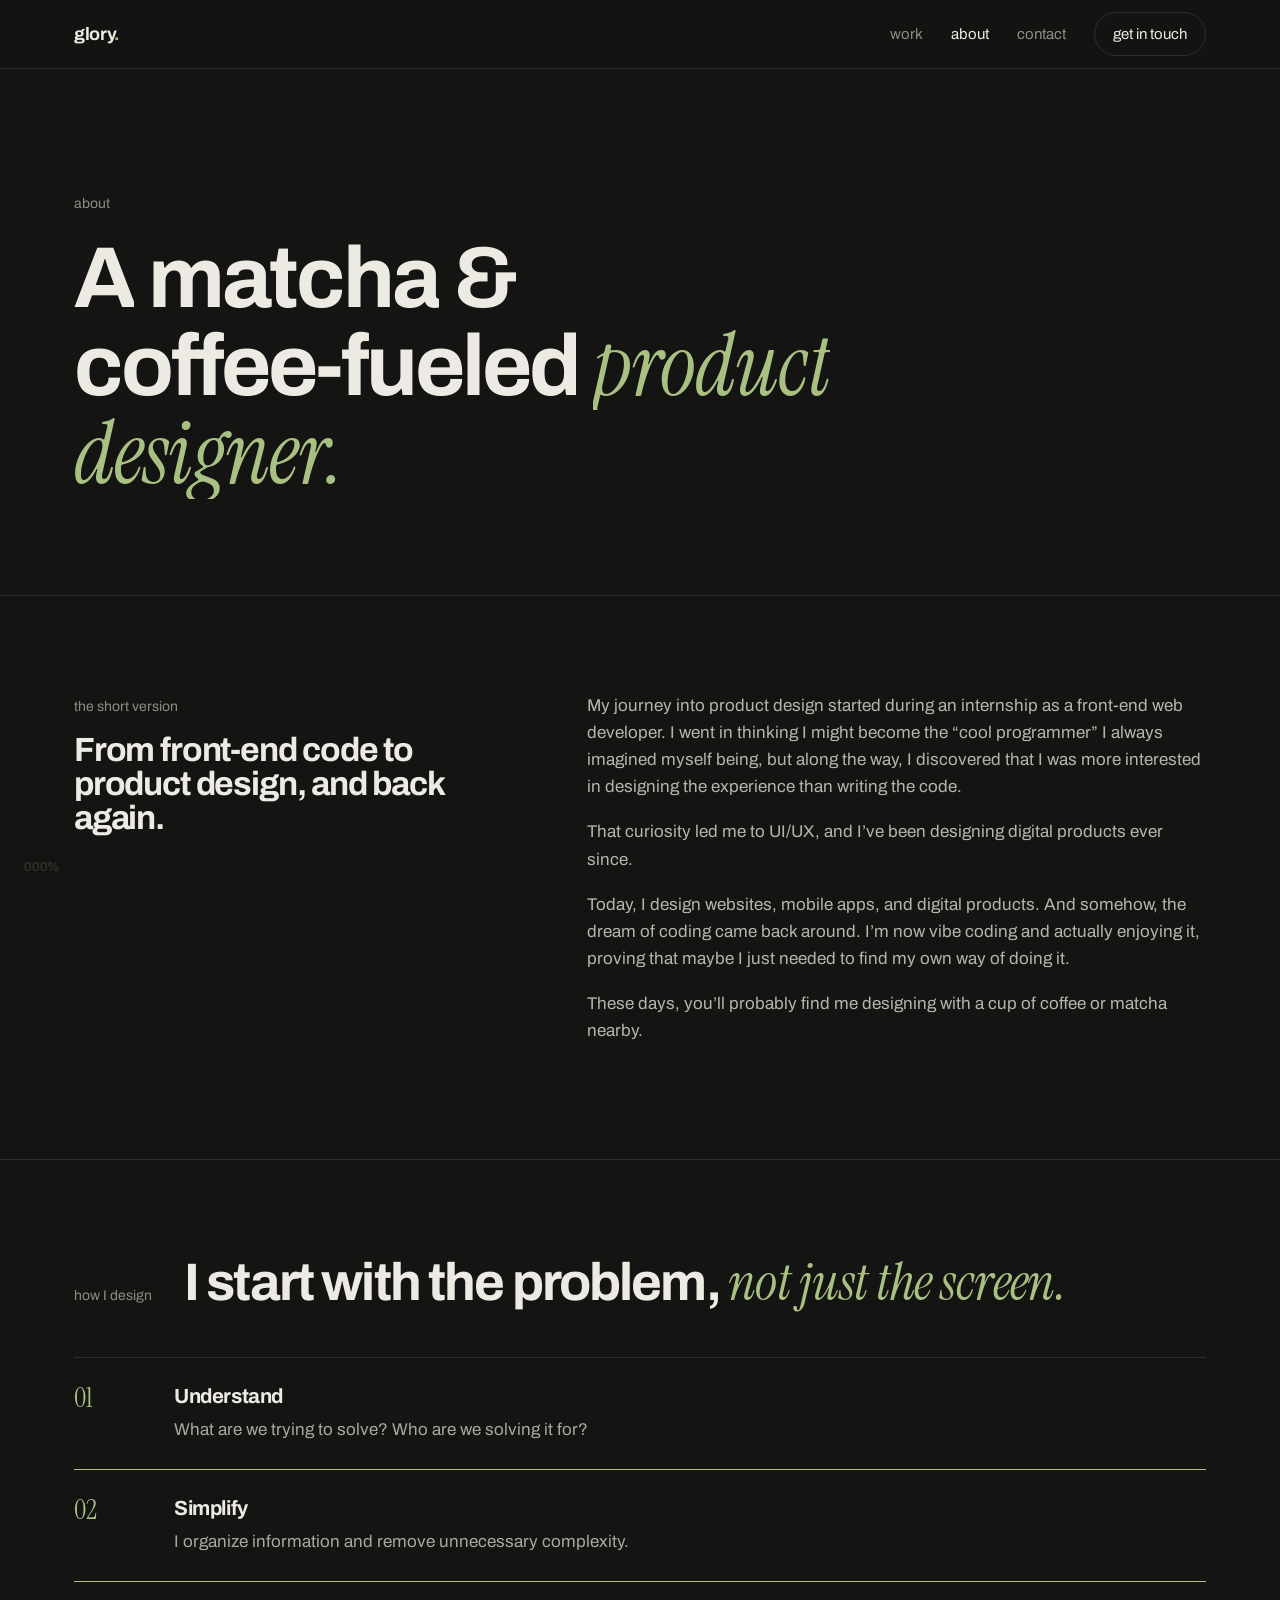
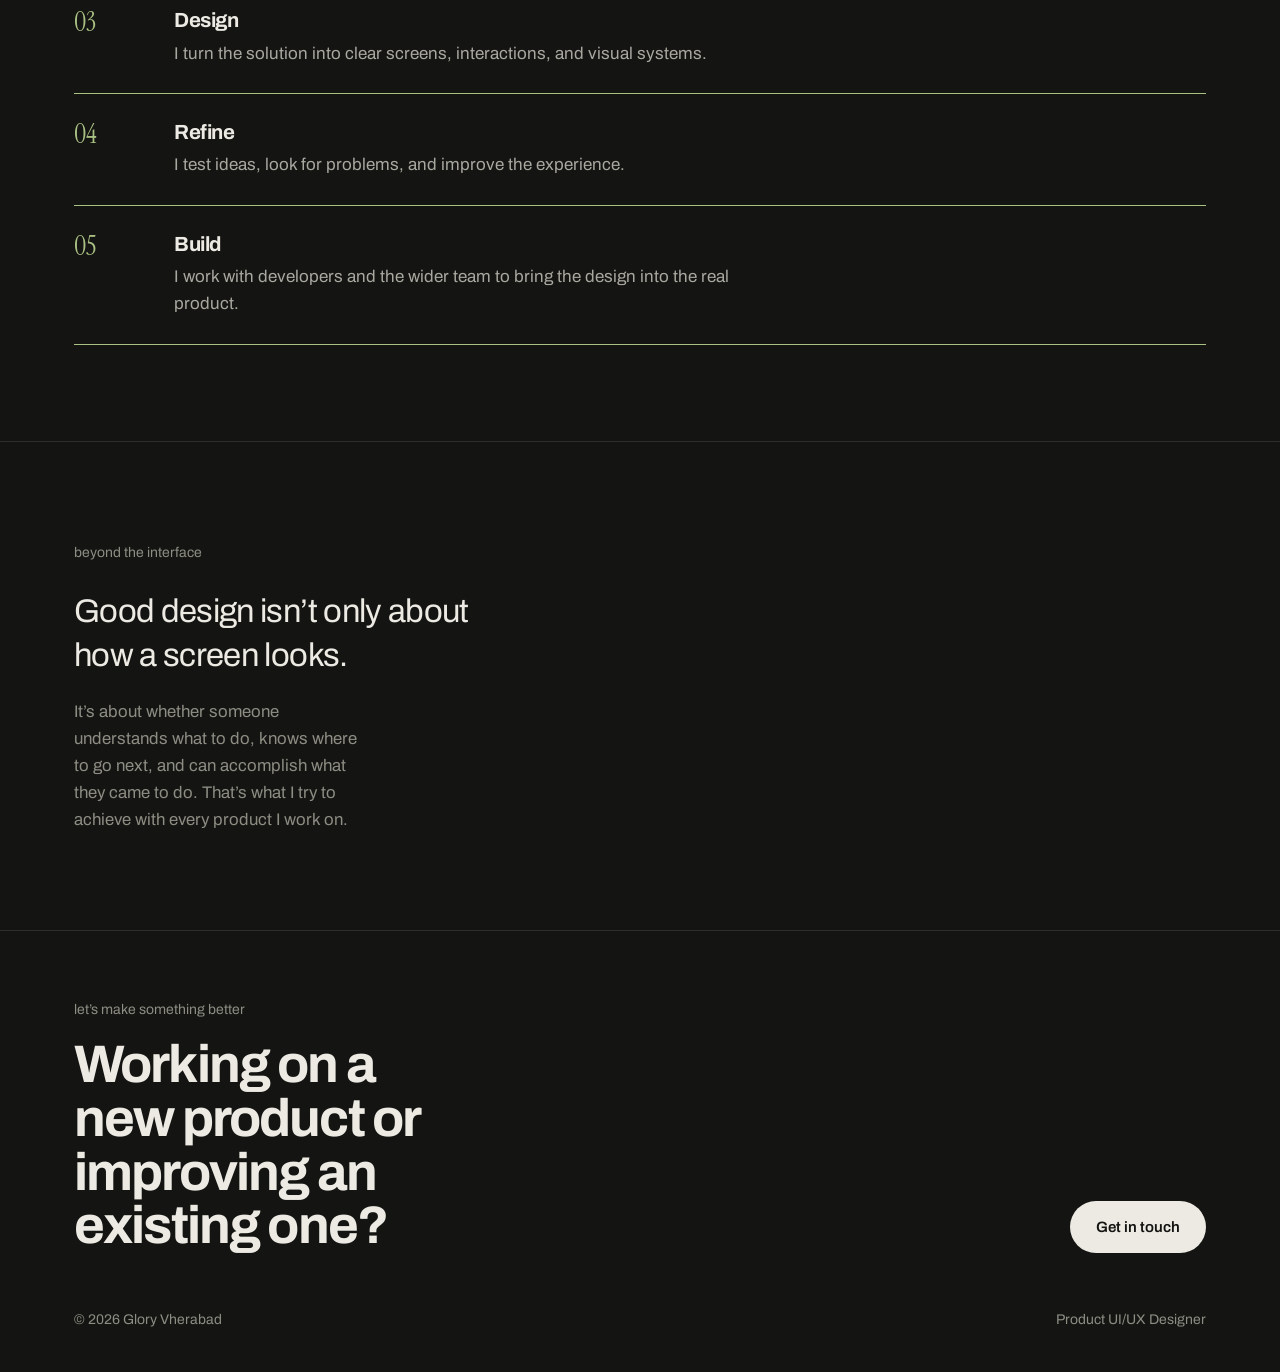
==== about.html @ 781a8ae0 "Draft" ====
<!DOCTYPE html>
<html lang="en">
<head>
<meta charset="utf-8">
<meta name="viewport" content="width=device-width, initial-scale=1">
<title>About — Glory Vherabad</title>
<meta name="description" content="A matcha and coffee-fueled product designer. How I got into UI/UX and how I work.">
<link rel="preconnect" href="https://fonts.googleapis.com">
<link rel="preconnect" href="https://fonts.gstatic.com" crossorigin>
<link href="https://fonts.googleapis.com/css2?family=Archivo:wght@400;500;600;700&family=Instrument+Serif:ital@0;1&display=swap" rel="stylesheet">
<link rel="stylesheet" href="styles.css">
</head>
<body>
<div class="progress" id="progress"></div>
<div class="counter" id="counter" aria-hidden="true">000%</div>

<header>
  <div class="wrap nav">
    <a class="logo" href="index.html">glory<span>.</span></a>
    <button class="burger" id="burger" aria-label="Menu">☰</button>
    <nav class="nav-links" id="menu">
      <a href="index.html">work</a>
      <a href="about.html" aria-current="page">about</a>
      <a href="contact.html">contact</a>
      <a class="nav-cta" href="contact.html">get in touch</a>
    </nav>
  </div>
</header>

<main>
  <section class="hero">
    <div class="wrap">
      <span class="mark">about</span>
      <h1 style="margin-top:18px">A matcha &amp; coffee-fueled <span class="serif">product designer.</span></h1>
    </div>
  </section>

  <section>
    <div class="wrap story">
      <div>
        <span class="mark">the short version</span>
        <h2 style="margin-top:14px;font-size:clamp(1.5rem,3vw,2.1rem)">From front-end code to product design, and back again.</h2>
      </div>
      <div>
        <p>My journey into product design started during an internship as a front-end web developer. I went in thinking I might become the “cool programmer” I always imagined myself being, but along the way, I discovered that I was more interested in designing the experience than writing the code.</p>
        <p>That curiosity led me to UI/UX, and I’ve been designing digital products ever since.</p>
        <p>Today, I design websites, mobile apps, and digital products. And somehow, the dream of coding came back around. I’m now vibe coding and actually enjoying it, proving that maybe I just needed to find my own way of doing it.</p>
        <p>These days, you’ll probably find me designing with a cup of coffee or matcha nearby.</p>
      </div>
    </div>
  </section>

  <section>
    <div class="wrap">
      <div class="sec-head">
        <span class="mark">how I design</span>
        <h2>I start with the problem, <span class="serif">not just the screen.</span></h2>
      </div>
      <div class="steps">
        <div class="step"><div class="n">01</div><div><h3>Understand</h3><p>What are we trying to solve? Who are we solving it for?</p></div></div>
        <div class="step"><div class="n">02</div><div><h3>Simplify</h3><p>I organize information and remove unnecessary complexity.</p></div></div>
        <div class="step"><div class="n">03</div><div><h3>Design</h3><p>I turn the solution into clear screens, interactions, and visual systems.</p></div></div>
        <div class="step"><div class="n">04</div><div><h3>Refine</h3><p>I test ideas, look for problems, and improve the experience.</p></div></div>
        <div class="step"><div class="n">05</div><div><h3>Build</h3><p>I work with developers and the wider team to bring the design into the real product.</p></div></div>
      </div>
    </div>
  </section>

  <section class="statement">
    <div class="wrap">
      <span class="mark">beyond the interface</span>
      <p style="margin-top:24px">Good design isn’t only about how a screen looks.</p>
      <p class="dim" style="font-size:1.05rem;line-height:1.6;letter-spacing:0">It’s about whether someone understands what to do, knows where to go next, and can accomplish what they came to do. That’s what I try to achieve with every product I work on.</p>
    </div>
  </section>
</main>

<footer>
  <div class="wrap">
    <div class="foot-top">
      <div>
        <span class="mark">let’s make something better</span>
        <h2 style="margin-top:16px">Working on a new product or improving an existing one?</h2>
      </div>
      <a class="btn" href="contact.html">Get in touch</a>
    </div>
    <div class="foot-bottom">
      <span>© <span id="yr"></span> Glory Vherabad</span>
      <span>Product UI/UX Designer</span>
    </div>
  </div>
</footer>

<script src="script.js"></script>
</body>
</html>
---- styles.css ----
/* ===== Glory Vherabad — portfolio ===== */
:root{
  --ink:#141412;
  --ink-2:#1d1d1a;
  --line:#2e2e2a;
  --paper:#ECEAE3;
  --muted:#8d8d84;
  --matcha:#A9C083;
  --crema:#C9A27A;
  --max:1180px;
  --r:14px;
}

*{box-sizing:border-box;margin:0;padding:0}
html{scroll-behavior:smooth}
body{
  background:var(--ink);
  color:var(--paper);
  font-family:"Archivo",system-ui,-apple-system,sans-serif;
  font-size:17px;
  line-height:1.6;
  -webkit-font-smoothing:antialiased;
  overflow-x:hidden;
}
a{color:inherit;text-decoration:none}
img{max-width:100%;display:block}
::selection{background:var(--matcha);color:var(--ink)}

.wrap{width:100%;max-width:var(--max);margin:0 auto;padding:0 24px}

/* ---- progress bar ---- */
.progress{position:fixed;top:0;left:0;height:2px;width:0;background:var(--matcha);z-index:120}

/* ---- header ---- */
header{
  position:sticky;top:0;z-index:100;
  backdrop-filter:blur(14px);
  background:rgba(20,20,18,.78);
  border-bottom:1px solid var(--line);
}
.nav{display:flex;align-items:center;justify-content:space-between;height:68px}
.logo{font-weight:700;letter-spacing:-.02em;font-size:18px}
.logo span{color:var(--matcha)}
.nav-links{display:flex;align-items:center;gap:28px;font-size:15px;color:var(--muted)}
.nav-links a{transition:color .2s}
.nav-links a:hover,.nav-links a[aria-current="page"]{color:var(--paper)}
.nav-cta{
  border:1px solid var(--line);border-radius:999px;padding:9px 18px;
  color:var(--paper);transition:background .2s,border-color .2s
}
.nav-cta:hover{background:var(--matcha);border-color:var(--matcha);color:var(--ink)}
.burger{display:none;background:none;border:0;color:var(--paper);font-size:22px;cursor:pointer}

/* ---- type ---- */
h1,h2,h3{font-weight:700;letter-spacing:-.035em;line-height:1.02}
h1{font-size:clamp(2.6rem,7.4vw,5.4rem)}
h2{font-size:clamp(2rem,4.6vw,3.3rem)}
h3{font-size:1.28rem;letter-spacing:-.02em;line-height:1.25}
.serif{font-family:"Instrument Serif",Georgia,serif;font-style:italic;font-weight:400;letter-spacing:-.01em;color:var(--matcha)}
.lead{font-size:clamp(1.05rem,1.9vw,1.28rem);color:#c8c7bf;max-width:62ch}
.tag{font-size:14px;color:var(--muted)}

/* ---- sections ---- */
section{padding:96px 0;border-top:1px solid var(--line)}
section:first-of-type{border-top:0}
.sec-head{display:flex;gap:32px;align-items:baseline;flex-wrap:wrap;margin-bottom:48px}
.sec-head p{color:var(--muted);max-width:44ch}
.mark{color:var(--muted);font-size:14px;flex:0 0 auto}

/* ---- hero ---- */
.hero{padding:120px 0 96px}
.hero h1{max-width:16ch}
.hero .lead{margin-top:28px}
.hero .lead + .lead{margin-top:14px}
.btns{display:flex;gap:14px;flex-wrap:wrap;margin-top:40px}
.btn{
  display:inline-block;padding:14px 26px;border-radius:999px;
  background:var(--paper);color:var(--ink);font-weight:600;font-size:15px;
  transition:transform .18s,background .2s
}
.btn:hover{transform:translateY(-2px);background:var(--matcha)}
.btn.ghost{background:transparent;color:var(--paper);border:1px solid var(--line)}
.btn.ghost:hover{border-color:var(--paper);background:transparent}

/* ---- work ---- */
.work{display:grid;gap:28px}
.card{
  display:grid;grid-template-columns:minmax(0,1.05fr) minmax(0,1fr);
  gap:36px;align-items:center;
  border:1px solid var(--line);border-radius:var(--r);
  padding:22px;background:var(--ink-2);
  transition:border-color .25s
}
.card:hover{border-color:#494941}
.thumb{
  aspect-ratio:16/10;border-radius:10px;overflow:hidden;
  background:linear-gradient(135deg,#232320,#31312b);
  display:flex;align-items:center;justify-content:center;
  color:#50504a;font-size:14px;position:relative
}
.thumb.one{background:linear-gradient(140deg,#243024,#3b4a32)}
.thumb.two{background:linear-gradient(140deg,#2b2620,#463a2c)}
.thumb.three{background:linear-gradient(140deg,#20262e,#30404e)}
.card-body{padding:8px 10px 8px 0}
.meta{color:var(--matcha);font-size:14px;margin:10px 0 12px}
.card-body p{color:#b6b5ad;font-size:16px;max-width:46ch}
.more{display:inline-block;margin-top:18px;font-size:15px;border-bottom:1px solid var(--line);padding-bottom:3px}
.more:hover{border-color:var(--matcha);color:var(--matcha)}

/* ---- grid of services ---- */
.grid-4{display:grid;grid-template-columns:repeat(4,1fr);gap:1px;background:var(--line);border:1px solid var(--line);border-radius:var(--r);overflow:hidden}
.cell{background:var(--ink);padding:32px 26px}
.cell h3{margin-bottom:12px}
.cell p{color:#a9a8a0;font-size:15.5px}

/* ---- process ---- */
.steps{border-top:1px solid var(--line)}
.step{display:grid;grid-template-columns:76px 1fr;gap:24px;padding:26px 0;border-bottom:1px solid var(--line);align-items:start}
.step .n{font-family:"Instrument Serif",serif;font-size:1.7rem;color:var(--matcha);line-height:1}
.step p{color:#a9a8a0;margin-top:6px;max-width:58ch}

/* ---- statement ---- */
.statement p{font-size:clamp(1.3rem,3vw,2.05rem);line-height:1.35;letter-spacing:-.02em;max-width:22ch}
.statement .dim{color:var(--muted);max-width:30ch;margin-top:22px}

/* ---- marquee ---- */
.marquee{overflow:hidden;border-top:1px solid var(--line);border-bottom:1px solid var(--line);padding:22px 0;white-space:nowrap}
.marquee div{display:inline-block;animation:slide 26s linear infinite;font-size:clamp(1.1rem,2.6vw,1.8rem);letter-spacing:-.02em;color:#2f2f2b}
.marquee span{color:var(--matcha)}
@keyframes slide{to{transform:translateX(-50%)}}

/* ---- story ---- */
.story{display:grid;grid-template-columns:minmax(0,.85fr) minmax(0,1.15fr);gap:56px}
.story p{color:#b6b5ad;margin-bottom:18px;max-width:62ch}

/* ---- contact / form ---- */
.form{display:grid;gap:18px;max-width:560px}
label{display:block;font-size:14px;color:var(--muted);margin-bottom:8px}
input,textarea{
  width:100%;background:var(--ink-2);border:1px solid var(--line);border-radius:10px;
  padding:14px 16px;color:var(--paper);font:inherit;font-size:16px;transition:border-color .2s
}
input:focus,textarea:focus{outline:none;border-color:var(--matcha)}
textarea{min-height:150px;resize:vertical}
.form .btn{border:0;cursor:pointer;justify-self:start;font-family:inherit}
.note{font-size:14px;color:var(--muted)}
.status{font-size:15px;color:var(--matcha);min-height:22px}
.contact-split{display:grid;grid-template-columns:minmax(0,1fr) minmax(0,1fr);gap:56px;align-items:start}
.links{display:grid;gap:14px;margin-top:26px}
.links a{border-bottom:1px solid var(--line);padding-bottom:10px;color:#c8c7bf}
.links a:hover{color:var(--matcha)}

/* ---- footer ---- */
footer{border-top:1px solid var(--line);padding:64px 0 40px}
.foot-top{display:flex;justify-content:space-between;gap:32px;flex-wrap:wrap;align-items:flex-end}
.foot-top h2{max-width:12ch}
.foot-bottom{display:flex;justify-content:space-between;gap:20px;flex-wrap:wrap;margin-top:56px;color:var(--muted);font-size:14px}

/* ---- responsive ---- */
@media(max-width:900px){
  .grid-4{grid-template-columns:repeat(2,1fr)}
  .card{grid-template-columns:1fr;gap:20px}
  .story,.contact-split{grid-template-columns:1fr;gap:32px}
}
@media(max-width:680px){
  section{padding:72px 0}
  .hero{padding:80px 0 64px}
  .grid-4{grid-template-columns:1fr}
  .burger{display:block}
  .nav-links{
    position:absolute;top:68px;left:0;right:0;display:none;flex-direction:column;
    align-items:flex-start;gap:0;background:var(--ink);border-bottom:1px solid var(--line)
  }
  .nav-links.open{display:flex}
  .nav-links a{width:100%;padding:16px 24px;border-top:1px solid var(--line)}
  .nav-cta{border:0;border-radius:0}
  .step{grid-template-columns:52px 1fr;gap:14px}
}
@media(prefers-reduced-motion:reduce){
  *{animation:none!important;transition:none!important}
  html{scroll-behavior:auto}
}

/* ===== MOTION ===== */

/* scroll percentage counter (bottom-left, like the reference) */
.counter{
  position:fixed;left:24px;bottom:22px;z-index:110;
  font-size:13px;letter-spacing:.06em;color:#3b3b36;
  font-variant-numeric:tabular-nums;pointer-events:none;
  transition:color .3s
}
.counter.lit{color:var(--matcha)}

/* page-load sequence */
.rise{opacity:0;transform:translateY(18px)}
.loaded .rise{
  opacity:1;transform:none;
  transition:opacity .7s cubic-bezier(.2,.7,.2,1),transform .7s cubic-bezier(.2,.7,.2,1)
}
.loaded .rise:nth-child(1){transition-delay:.05s}
.loaded .rise:nth-child(2){transition-delay:.14s}
.loaded .rise:nth-child(3){transition-delay:.23s}
.loaded .rise:nth-child(4){transition-delay:.32s}
.loaded .rise:nth-child(5){transition-delay:.41s}

/* headline word reveal */
.hero h1 .w{display:inline-block;overflow:hidden;vertical-align:bottom}
.hero h1 .w i{display:inline-block;font-style:inherit;transform:translateY(105%);transition:transform .8s cubic-bezier(.2,.75,.2,1)}
.loaded .hero h1 .w i{transform:none}

/* scroll reveals */
.reveal{opacity:0;transform:translateY(22px);transition:opacity .65s ease,transform .65s cubic-bezier(.2,.7,.2,1)}
.reveal.in{opacity:1;transform:none}
.work .card.reveal:nth-child(2){transition-delay:.08s}
.work .card.reveal:nth-child(3){transition-delay:.16s}
.grid-4 .cell.reveal:nth-child(2){transition-delay:.07s}
.grid-4 .cell.reveal:nth-child(3){transition-delay:.14s}
.grid-4 .cell.reveal:nth-child(4){transition-delay:.21s}

/* step rows: line draw + number lift */
.step{position:relative;transition:padding-left .35s ease}
.step::after{
  content:"";position:absolute;left:0;bottom:-1px;height:1px;width:0;
  background:var(--matcha);transition:width .9s cubic-bezier(.2,.7,.2,1)
}
.step.in::after{width:100%}
.step .n{transition:transform .4s ease,color .3s ease}
.step:hover{padding-left:10px}
.step:hover .n{transform:translateY(-3px)}

/* thumbnails: slow drift + hover zoom */
.thumb{transition:transform .6s cubic-bezier(.2,.7,.2,1)}
.card:hover .thumb{transform:scale(1.02)}
.thumb::after{
  content:"";position:absolute;inset:0;
  background:radial-gradient(120% 90% at 20% 10%,rgba(169,192,131,.16),transparent 60%);
  opacity:0;transition:opacity .5s
}
.card:hover .thumb::after{opacity:1}

/* link underline sweep */
.more{position:relative;border-bottom:0}
.more::after{
  content:"";position:absolute;left:0;bottom:-3px;height:1px;width:100%;
  background:var(--matcha);transform:scaleX(0);transform-origin:right;
  transition:transform .45s cubic-bezier(.2,.7,.2,1)
}
.more:hover::after{transform:scaleX(1);transform-origin:left}

/* marquee reacts to scroll direction */
.marquee div{will-change:transform}

/* statement lines fade in one by one */
.statement .line{opacity:0;transform:translateY(14px);transition:opacity .7s ease,transform .7s ease}
.statement .line.in{opacity:1;transform:none}
.statement .line:nth-child(2){transition-delay:.15s}

/* focus visibility kept intact */
a:focus-visible,button:focus-visible,input:focus-visible,textarea:focus-visible{
  outline:2px solid var(--matcha);outline-offset:3px
}

@media(prefers-reduced-motion:reduce){
  .rise,.reveal,.statement .line{opacity:1!important;transform:none!important}
  .hero h1 .w i{transform:none!important}
  .step::after{width:100%!important}
  .counter{display:none}
}
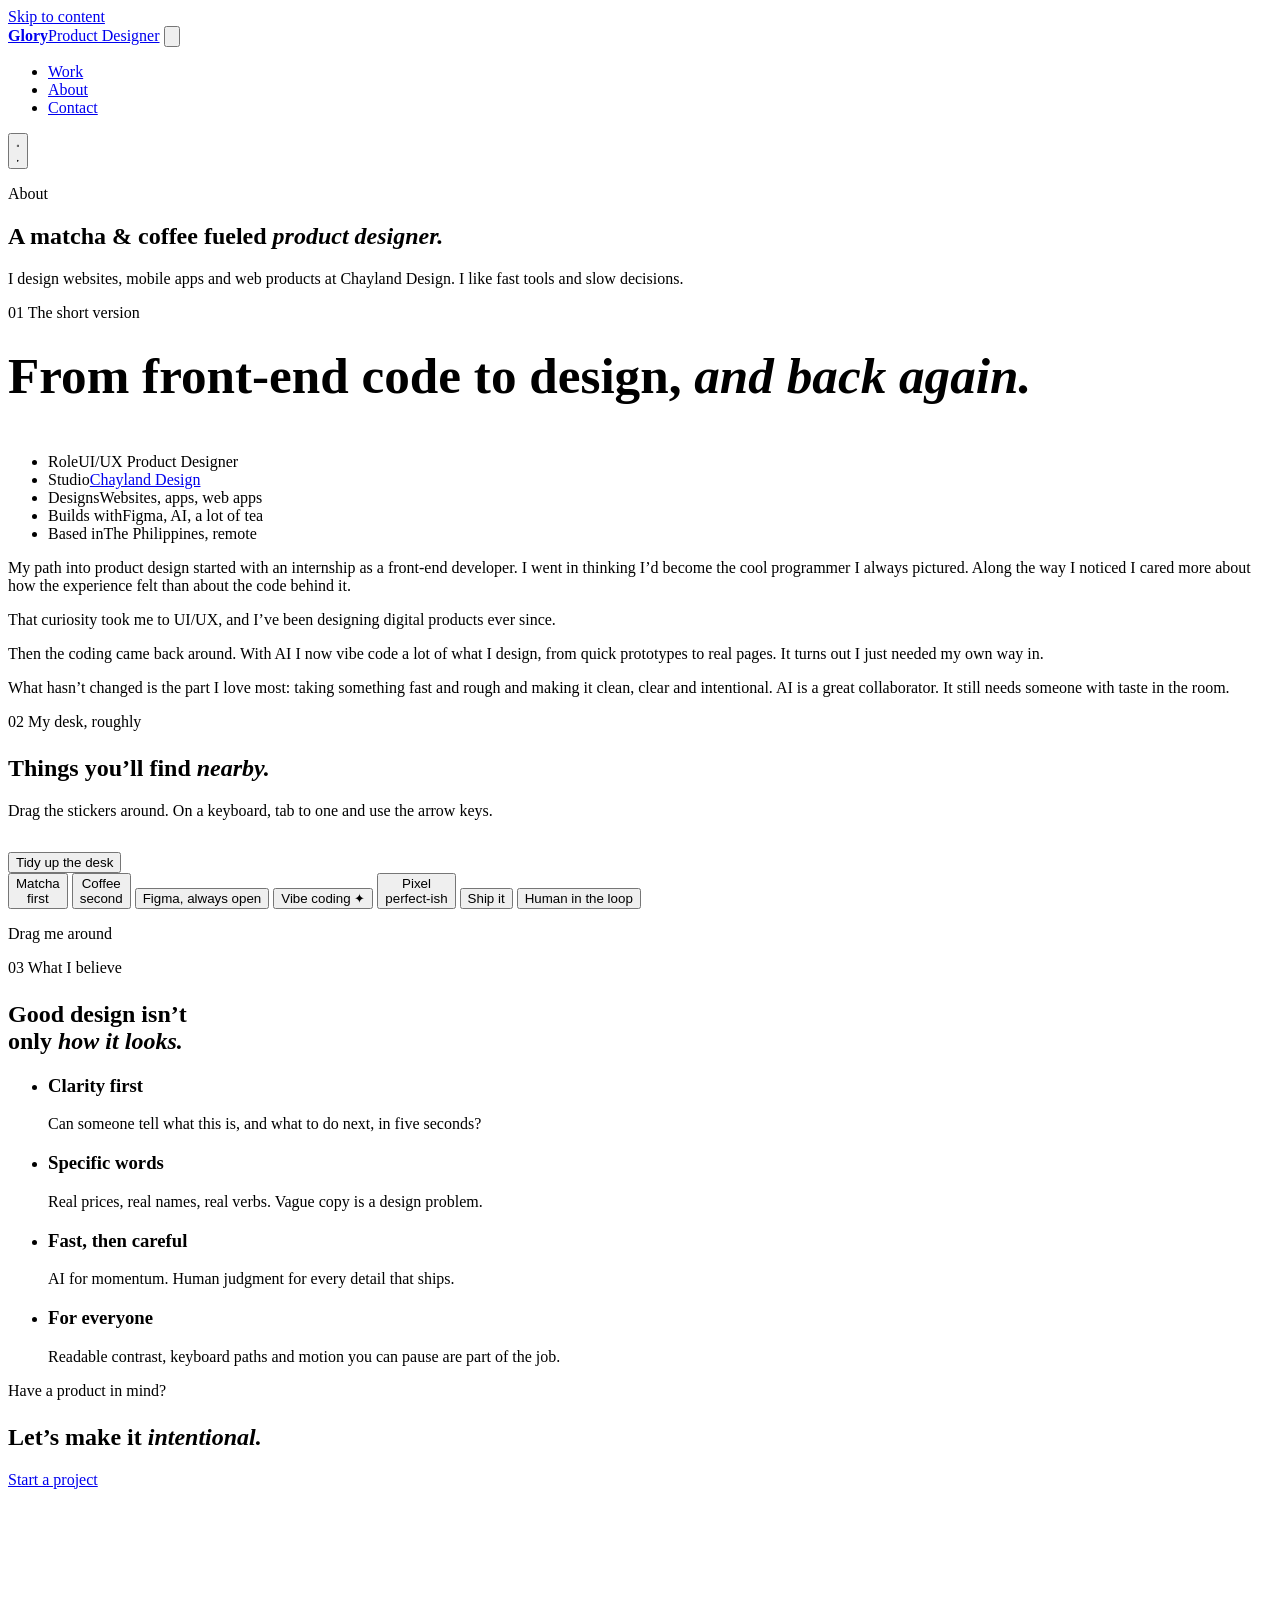
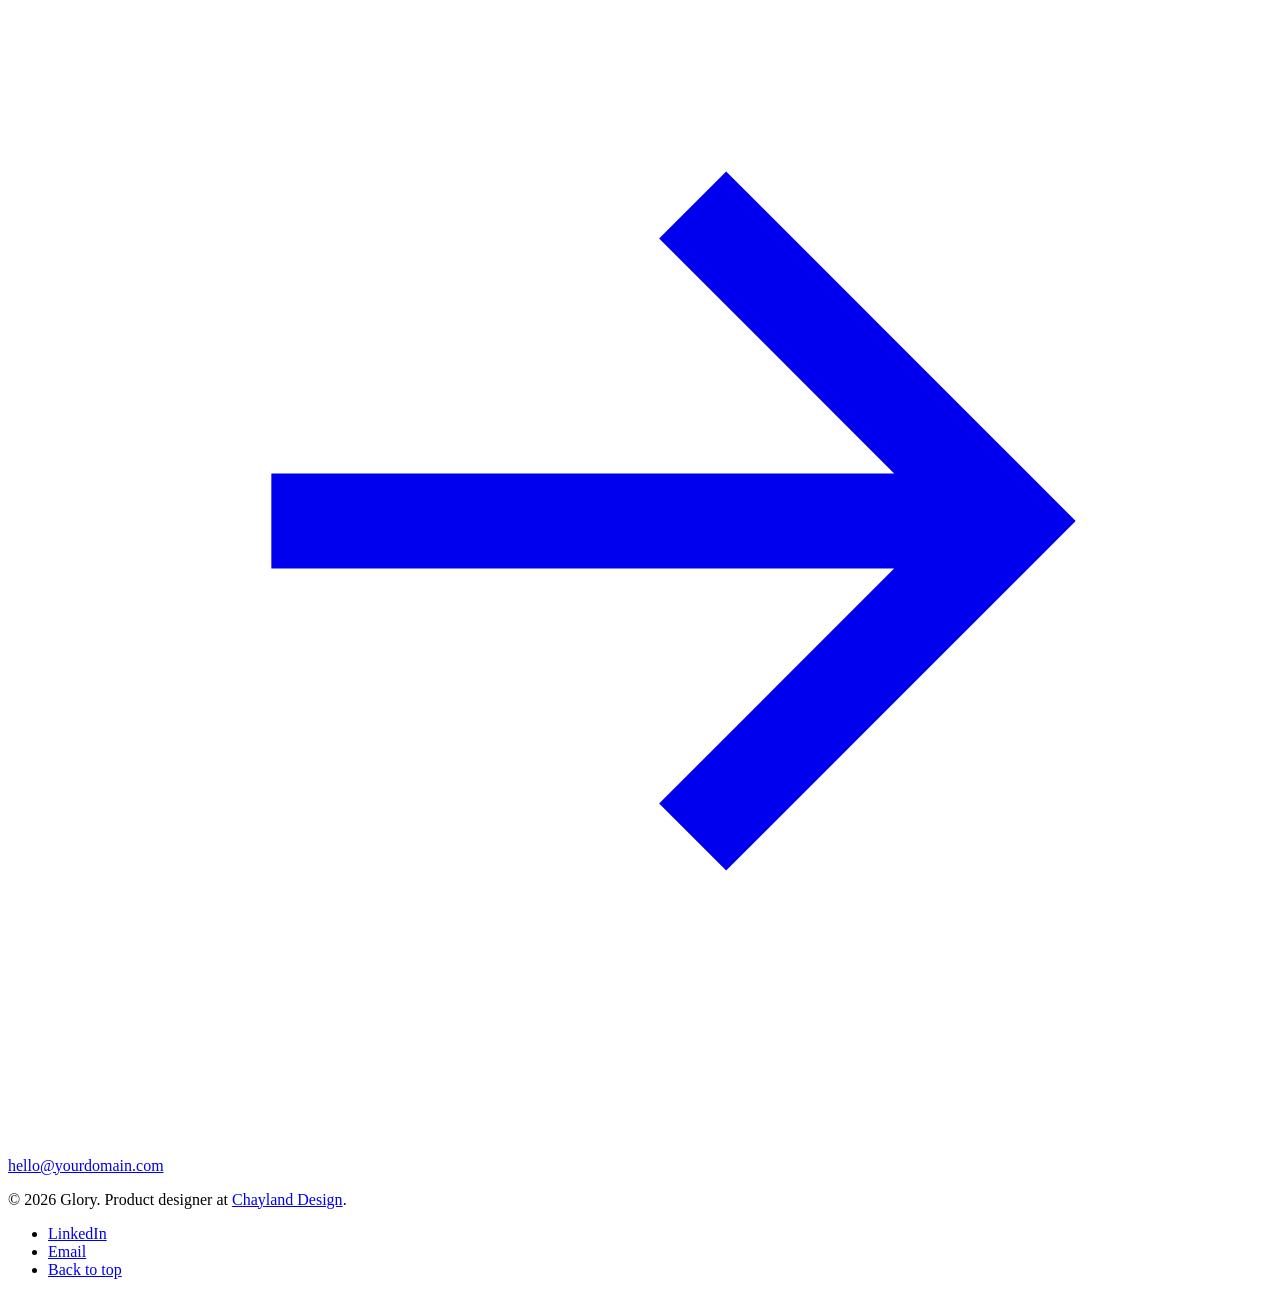
==== commit 37fbdaca: "Add files via upload" ====
--- a/about.html
+++ b/about.html
@@ -1,96 +1,137 @@
-<!DOCTYPE html>
+<!doctype html>
 <html lang="en">
 <head>
 <meta charset="utf-8">
 <meta name="viewport" content="width=device-width, initial-scale=1">
-<title>About — Glory Vherabad</title>
-<meta name="description" content="A matcha and coffee-fueled product designer. How I got into UI/UX and how I work.">
+<title>About · Glory, Product Designer</title>
+<meta name="description" content="From front-end internship to UI/UX product design, and back to code through AI. A matcha and coffee fueled designer.">
+<meta name="theme-color" content="#0b0b0c">
+<meta property="og:title" content="About · Glory, Product Designer">
+<meta property="og:description" content="From front-end internship to UI/UX product design, and back to code through AI. A matcha and coffee fueled designer.">
+<meta property="og:type" content="website">
+<meta property="og:url" content="https://desisgnportfolio.vercel.app/about.html">
+<meta property="og:image" content="https://desisgnportfolio.vercel.app/assets/img/og.jpg">
+<meta name="twitter:card" content="summary_large_image">
+<link rel="icon" href="assets/img/favicon.svg" type="image/svg+xml">
 <link rel="preconnect" href="https://fonts.googleapis.com">
 <link rel="preconnect" href="https://fonts.gstatic.com" crossorigin>
-<link href="https://fonts.googleapis.com/css2?family=Archivo:wght@400;500;600;700&family=Instrument+Serif:ital@0;1&display=swap" rel="stylesheet">
-<link rel="stylesheet" href="styles.css">
+<link href="https://fonts.googleapis.com/css2?family=Cormorant+Garamond:ital,wght@0,500;0,600;1,400;1,500&family=DM+Mono:wght@400&family=Manrope:wght@300;400;600;700&display=swap" rel="stylesheet">
+<link rel="stylesheet" href="assets/css/site.css">
+<script>(function(){var d=document.documentElement,s=null;try{s=localStorage.getItem('motion')}catch(e){}var r=window.matchMedia('(prefers-reduced-motion: reduce)').matches;if(s==='off'||(s===null&&r))d.classList.add('no-motion');else d.classList.add('js-motion')})()</script>
 </head>
 <body>
-<div class="progress" id="progress"></div>
-<div class="counter" id="counter" aria-hidden="true">000%</div>
-
-<header>
+<a class="skip" href="#main">Skip to content</a>
+<header class="site-header">
   <div class="wrap nav">
-    <a class="logo" href="index.html">glory<span>.</span></a>
-    <button class="burger" id="burger" aria-label="Menu">☰</button>
-    <nav class="nav-links" id="menu">
-      <a href="index.html">work</a>
-      <a href="about.html" aria-current="page">about</a>
-      <a href="contact.html">contact</a>
-      <a class="nav-cta" href="contact.html">get in touch</a>
+    <a class="brand" href="index.html" aria-label="Glory, product designer. Home"><b>Glory</b><span>Product Designer</span></a>
+    <button class="icon-btn menu-btn" type="button" aria-expanded="false" aria-controls="site-menu" aria-label="Open menu">
+      <svg viewBox="0 0 24 24" fill="none" stroke="currentColor" stroke-width="1.8" aria-hidden="true"><path d="M4 8h16M4 16h16"/></svg>
+    </button>
+    <nav aria-label="Main">
+      <ul class="nav-list" id="site-menu">
+        <li><a href="index.html#work">Work</a></li>
+        <li><a href="about.html" aria-current="page">About</a></li>
+        <li><a href="contact.html">Contact</a></li>
+      </ul>
     </nav>
+    <button class="icon-btn motion-btn" type="button" data-motion-toggle aria-pressed="false" aria-label="Pause animations" title="Pause animations">
+      <svg class="i-pause" viewBox="0 0 24 24" fill="currentColor" aria-hidden="true"><rect x="6" y="5" width="4" height="14" rx="1"/><rect x="14" y="5" width="4" height="14" rx="1"/></svg>
+      <svg class="i-play" viewBox="0 0 24 24" fill="currentColor" aria-hidden="true"><path d="M7 5l12 7-12 7z"/></svg>
+    </button>
   </div>
 </header>
 
-<main>
-  <section class="hero">
+<main id="main">
+  <section class="page-head dark">
     <div class="wrap">
-      <span class="mark">about</span>
-      <h1 style="margin-top:18px">A matcha &amp; coffee-fueled <span class="serif">product designer.</span></h1>
+      <p class="eyebrow reveal">About</p>
+      <h1 class="reveal" style="--d:80ms">A matcha &amp; coffee fueled <em>product designer.</em></h1>
+      <p class="lead reveal" style="--d:160ms">I design websites, mobile apps and web products at Chayland Design. I like fast tools and slow decisions.</p>
     </div>
   </section>
 
-  <section>
-    <div class="wrap story">
-      <div>
-        <span class="mark">the short version</span>
-        <h2 style="margin-top:14px;font-size:clamp(1.5rem,3vw,2.1rem)">From front-end code to product design, and back again.</h2>
+  <section class="section paper" aria-labelledby="story-title">
+    <div class="wrap about-grid">
+      <div class="reveal">
+        <p class="eyebrow"><span class="num">01</span> The short version</p>
+        <h2 id="story-title" style="margin-top:1.5rem;font-size:clamp(2rem,4vw,3.2rem)">From front-end code to design, <em>and back again.</em></h2>
+        <ul class="facts" style="margin-top:3rem">
+          <li><span>Role</span><span>UI/UX Product Designer</span></li>
+          <li><span>Studio</span><span><a class="link" href="https://chayland.com/">Chayland Design</a></span></li>
+          <li><span>Designs</span><span>Websites, apps, web apps</span></li>
+          <li><span>Builds with</span><span>Figma, AI, a lot of tea</span></li>
+          <li><span>Based in</span><span>The Philippines, remote</span></li>
+        </ul>
       </div>
-      <div>
-        <p>My journey into product design started during an internship as a front-end web developer. I went in thinking I might become the “cool programmer” I always imagined myself being, but along the way, I discovered that I was more interested in designing the experience than writing the code.</p>
-        <p>That curiosity led me to UI/UX, and I’ve been designing digital products ever since.</p>
-        <p>Today, I design websites, mobile apps, and digital products. And somehow, the dream of coding came back around. I’m now vibe coding and actually enjoying it, proving that maybe I just needed to find my own way of doing it.</p>
-        <p>These days, you’ll probably find me designing with a cup of coffee or matcha nearby.</p>
+      <div class="prose reveal" style="--d:120ms">
+        <p>My path into product design started with an internship as a front-end developer. I went in thinking I’d become the cool programmer I always pictured. Along the way I noticed I cared more about how the experience felt than about the code behind it.</p>
+        <p>That curiosity took me to UI/UX, and I’ve been designing digital products ever since.</p>
+        <p>Then the coding came back around. With AI I now vibe code a lot of what I design, from quick prototypes to real pages. It turns out I just needed my own way in.</p>
+        <p>What hasn’t changed is the part I love most: taking something fast and rough and making it clean, clear and intentional. AI is a great collaborator. It still needs someone with taste in the room.</p>
       </div>
     </div>
   </section>
 
-  <section>
+  <section class="section dark" aria-labelledby="desk-title">
     <div class="wrap">
-      <div class="sec-head">
-        <span class="mark">how I design</span>
-        <h2>I start with the problem, <span class="serif">not just the screen.</span></h2>
+      <div class="sec-head split reveal">
+        <div>
+          <p class="eyebrow"><span class="num">02</span> My desk, roughly</p>
+          <h2 id="desk-title" style="margin-top:1.5rem">Things you’ll find <em>nearby.</em></h2>
+        </div>
+        <div>
+          <p class="muted">Drag the stickers around. On a keyboard, tab to one and use the arrow keys.</p>
+          <button class="btn btn-ghost" type="button" data-desk-reset style="margin-top:1rem">Tidy up the desk</button>
+        </div>
       </div>
-      <div class="steps">
-        <div class="step"><div class="n">01</div><div><h3>Understand</h3><p>What are we trying to solve? Who are we solving it for?</p></div></div>
-        <div class="step"><div class="n">02</div><div><h3>Simplify</h3><p>I organize information and remove unnecessary complexity.</p></div></div>
-        <div class="step"><div class="n">03</div><div><h3>Design</h3><p>I turn the solution into clear screens, interactions, and visual systems.</p></div></div>
-        <div class="step"><div class="n">04</div><div><h3>Refine</h3><p>I test ideas, look for problems, and improve the experience.</p></div></div>
-        <div class="step"><div class="n">05</div><div><h3>Build</h3><p>I work with developers and the wider team to bring the design into the real product.</p></div></div>
+      <div class="desk reveal" role="group" aria-label="Sticker desk, decorative">
+        <button type="button" class="sticker round s-matcha" data-fx=".06" data-fy=".12" aria-label="Matcha sticker. Use arrow keys to move.">Matcha<br>first</button>
+        <button type="button" class="sticker round s-coffee" data-fx=".24" data-fy=".52" aria-label="Coffee sticker. Use arrow keys to move.">Coffee<br>second</button>
+        <button type="button" class="sticker s-figma" data-fx=".46" data-fy=".08" aria-label="Figma sticker. Use arrow keys to move.">Figma, always open</button>
+        <button type="button" class="sticker s-vibe" data-fx=".72" data-fy=".22" aria-label="Vibe coding sticker. Use arrow keys to move.">Vibe coding ✦</button>
+        <button type="button" class="sticker round s-pixel" data-fx=".55" data-fy=".62" aria-label="Pixel perfect-ish sticker. Use arrow keys to move.">Pixel<br>perfect-ish</button>
+        <button type="button" class="sticker s-ship" data-fx=".86" data-fy=".72" aria-label="Ship it sticker. Use arrow keys to move.">Ship it</button>
+        <button type="button" class="sticker s-human" data-fx=".1" data-fy=".86" aria-label="Human in the loop sticker. Use arrow keys to move.">Human in the loop</button>
+        <p class="desk-hint" aria-hidden="true">Drag me around</p>
       </div>
     </div>
   </section>
 
-  <section class="statement">
+  <section class="section paper" aria-labelledby="believe-title">
     <div class="wrap">
-      <span class="mark">beyond the interface</span>
-      <p style="margin-top:24px">Good design isn’t only about how a screen looks.</p>
-      <p class="dim" style="font-size:1.05rem;line-height:1.6;letter-spacing:0">It’s about whether someone understands what to do, knows where to go next, and can accomplish what they came to do. That’s what I try to achieve with every product I work on.</p>
+      <div class="sec-head reveal">
+        <p class="eyebrow"><span class="num">03</span> What I believe</p>
+        <h2 id="believe-title" style="margin-top:1.5rem;max-width:16ch">Good design isn’t only <em>how it looks.</em></h2>
+      </div>
+      <ul class="cols-4">
+        <li class="reveal"><h3>Clarity first</h3><p>Can someone tell what this is, and what to do next, in five seconds?</p></li>
+        <li class="reveal" style="--d:80ms"><h3>Specific words</h3><p>Real prices, real names, real verbs. Vague copy is a design problem.</p></li>
+        <li class="reveal" style="--d:160ms"><h3>Fast, then careful</h3><p>AI for momentum. Human judgment for every detail that ships.</p></li>
+        <li class="reveal" style="--d:240ms"><h3>For everyone</h3><p>Readable contrast, keyboard paths and motion you can pause are part of the job.</p></li>
+      </ul>
     </div>
   </section>
 </main>
-
-<footer>
+<footer class="site-footer dark">
   <div class="wrap">
-    <div class="foot-top">
-      <div>
-        <span class="mark">let’s make something better</span>
-        <h2 style="margin-top:16px">Working on a new product or improving an existing one?</h2>
+    <div class="footer-cta reveal">
+      <p class="eyebrow">Have a product in mind?</p>
+      <h2 style="margin-top:1.5rem">Let’s make it <em>intentional.</em></h2>
+      <div class="btn-row">
+        <a class="btn btn-light" href="contact.html">Start a project <svg viewBox="0 0 24 24" fill="none" stroke="currentColor" stroke-width="1.8" aria-hidden="true"><path d="M5 12h14M13 6l6 6-6 6"/></svg></a>
+        <a class="btn btn-ghost" href="mailto:hello@yourdomain.com">hello@yourdomain.com</a>
       </div>
-      <a class="btn" href="contact.html">Get in touch</a>
     </div>
-    <div class="foot-bottom">
-      <span>© <span id="yr"></span> Glory Vherabad</span>
-      <span>Product UI/UX Designer</span>
+    <div class="footer-bottom">
+      <p>© <span data-year>2026</span> Glory. Product designer at <a class="link" href="https://chayland.com/">Chayland Design</a>.</p>
+      <ul>
+        <li><a href="https://www.linkedin.com/" rel="noopener">LinkedIn</a></li>
+        <li><a href="mailto:hello@yourdomain.com">Email</a></li>
+        <li><a href="#main">Back to top</a></li>
+      </ul>
     </div>
   </div>
 </footer>
-
-<script src="script.js"></script>
+<script src="assets/js/site.js" defer></script>
 </body>
 </html>
